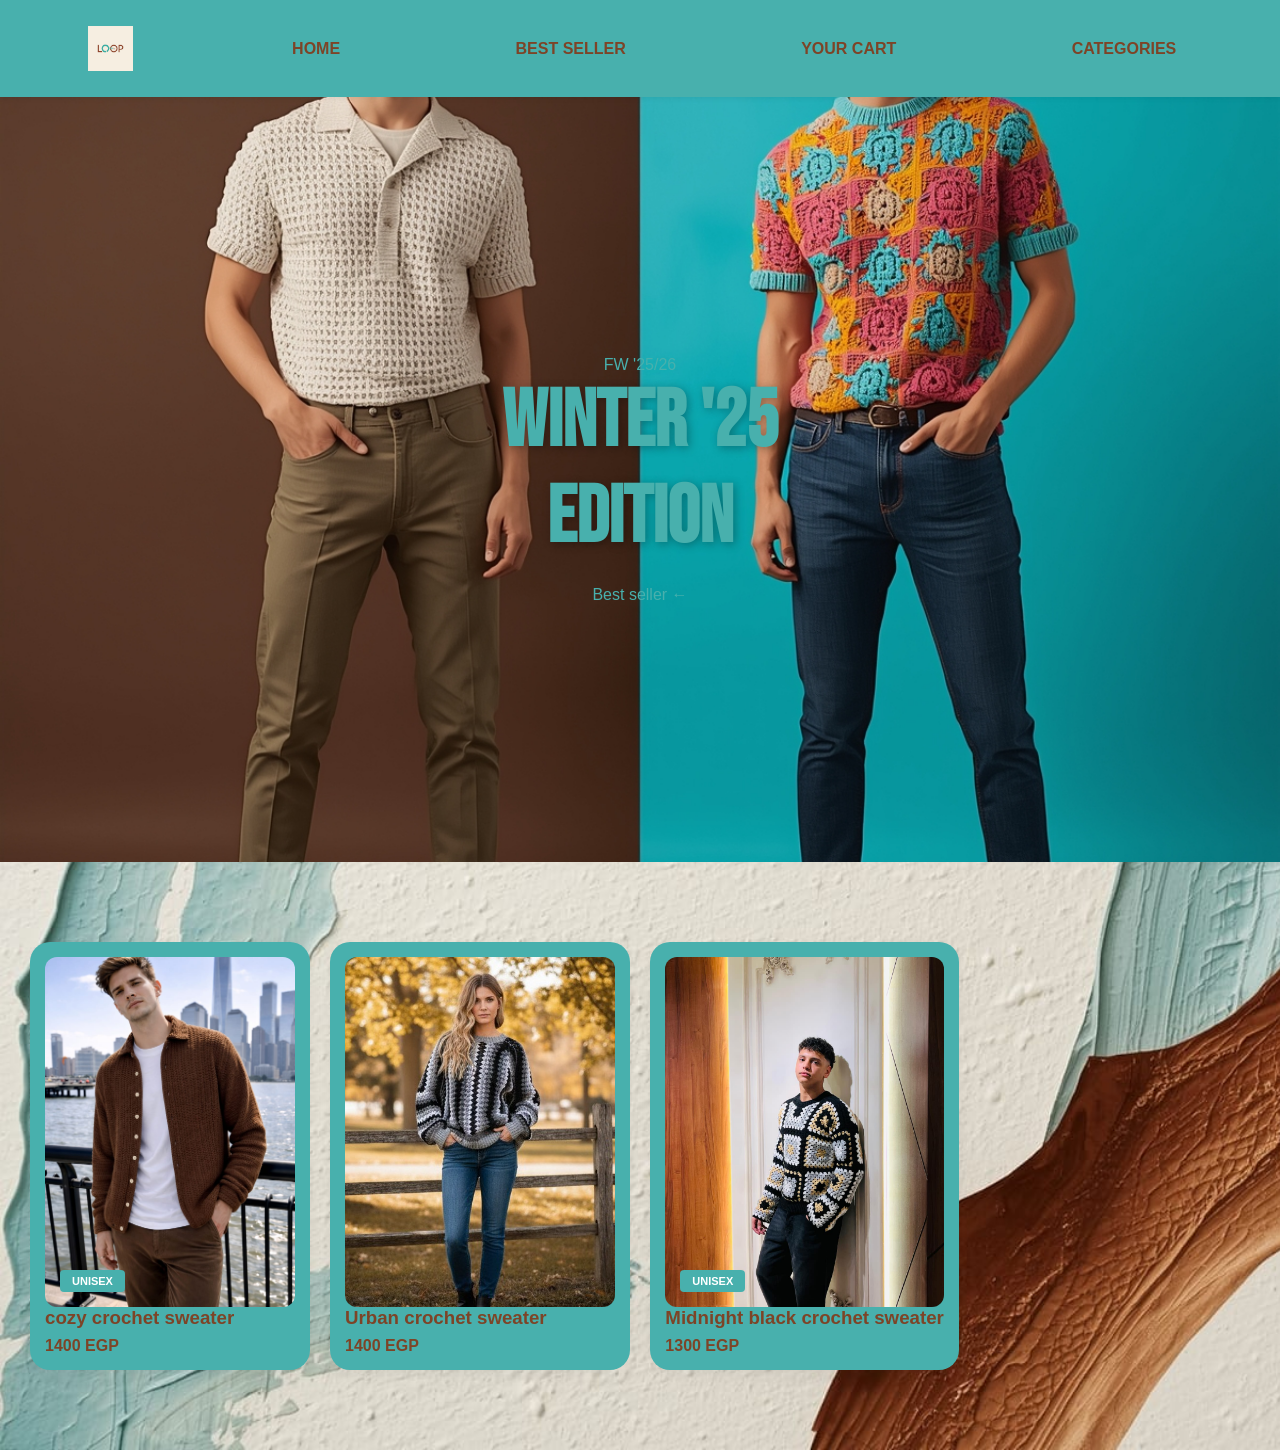
==== index.html @ 719d4f1d "Initial commit Created from https://vercel.com/new" ====
<!DOCTYPE html>
<html lang="en">

<head>
    <meta charset="UTF-8">
    <meta name="viewport" content="width=device-width, initial-scale=1.0">
    <title>LOOP Store</title>
    <link rel="stylesheet" href="main.css">
    <link rel="preconnect" href="https://fonts.googleapis.com">
    <link rel="preconnect" href="https://fonts.gstatic.com" crossorigin>
    <link href="https://fonts.googleapis.com/css2?family=Bebas+Neue&display=swap" rel="stylesheet">
    <meta name="viewport" content="width=device-width, initial-scale=1.0">
    <style>
        .product-link {
            text-decoration: none;
            color: inherit;
            display: block;
            transition: transform 0.3s ease;
        }

        .product-link:hover {
            transform: translateY(-5px);
        }
    </style>
</head>

<body>
    <nav>
        <ul>
            <li class="logo-item">
                <a href="index.html">
                    <img src="eeee5e561012-ee9d-4528-bac0-f3a2e20f7143.jpg" alt="LOOP Logo" class="main-logo">
                </a>
            </li>
            <li><a href="index.html">home</a></li>
            <li><a href="#">best seller</a></li>
            <li><a href="cart.html">your cart</a></li>
            <li><a href="#">categories</a></li>
        </ul>
    </nav>

    <section class="hero-banner">
        <div class="slider-container">
            <div class="slide active" style="background-image: url('77777e54da8de-0c50-4027-b748-55fc4add8546.jpg');">
            </div>
            <div class="slide" style="background-image: url(' 6c54449d-616b-4937-9008-f0950714ddb4.jpg');"></div>
            <div class="slide" style="background-image: url(' a1f52abb-f542-4b10-be96-8d0d8af37b43.jpg');"></div>
        </div>

        <div class="hero-content">
            <span class="season-tag">FW '25/26</span>
            <div class="hero-text">
                <h1>WINTER '25<br>EDITION</h1>
                <!-- <a href="shop.html" class="discover-btn"> -->
                Best seller <span>&larr;</span>
                </a>
            </div>

            <div class="slider-dots main-dots">
                <span class="dot active" onclick="currentSlide(0)"></span>
                <span class="dot" onclick="currentSlide(1)"></span>
                <span class="dot" onclick="currentSlide(2)"></span>
            </div>
        </div>
    </section>

    <section class="products-carousel-section">
        <!-- <div class="carousel-header">
            <h2 class="section-title">الأكثر مبيعاً</h2>
            <a href="#" class="view-all-link">عرض الكل</a>
        </div> -->

        <div class="products-wrapper" id="productsWrapper">
            <a href="deeetails.html" class="product-link">
                <div class="product-item">
                    <div class="img-box">
                        <img src="bbb.jpg" alt="Product">
                        <span class="unisex-tag">UNISEX</span>
                    </div>
                    <div class="product-details">
                        <h3>cozy crochet sweater</h3>
                        <p class="product-price">1400 EGP</p>
                    </div>
                </div>
            </a>
            <a href="deetails.html" class="product-link">
                <div class="product-item">
                    <div class="img-box">
                        <img src="Gemini_Generated_Image_s7l6i5s7l6i5s7l6~3.png" alt="Product">
                    </div>
                    <div class="product-details">
                        <h3>Urban crochet sweater</h3>
                        <p class="product-price">1400 EGP</p>
                    </div>
                </div>
            </a>
            <a href="details.html" class="product-link">
                <div class="product-item">
                    <div class="img-box">
                        <img src="IMG-20260208-WA0002.jpg" alt="Product">
                        <span class="unisex-tag">UNISEX</span>
                    </div>
                    <div class="product-details">
                        <h3>Midnight black crochet sweater</h3>
                        <p class="product-price">1300 EGP</p>
                    </div>
                </div>
            </a>
        </div>


        <div class="slider-dots product-dots">
            <span class="dot active"></span>
            <span class="dot"></span>
            <span class="dot"></span>
        </div>
    </section>

    <script src="main.js"></script>
</body>


</html>
---- main.css ----
/* الألوان الجديدة من وحي اللوجو */
:root {
    --logo-brown: #7D4427;
    /* البني الموجود في حروف LOOP */
    --logo-teal: #48B0AD;
    /* الأخضر المزرق (التركواز) الموجود في العقدة */
    --logo-bg: #F4F1E8;
    /* الكريمي الفاتح الموجود في خلفية اللوجو */
    --white: #48B0AD;
}

* {
    margin: 0;
    padding: 0;
    box-sizing: border-box;
}

body {
    background-color: var(--logo-bg);
    /* تغيير الخلفية للون الكريمي */
    font-family: Arial, Helvetica, sans-serif;
    text-align: center;
    color: var(--logo-brown);
    /* جعل النصوص الأساسية باللون البني */
}

/* القائمة العلوية */
nav {
    background-color: var(--white);
    padding: 0.5rem 1rem;
    position: sticky;
    top: 0;
    z-index: 1000;
    box-shadow: 0 2px 5px rgba(0, 0, 0, 0.05);
}

nav ul {
    list-style-type: none;
    display: flex;
    justify-content: space-around;
    align-items: center;
}

/* تنسيق اللوجو داخل المنيو */
.main-logo {
    height: 45px;
    /* حجم مناسب للوجو في المنيو */
    display: block;
}

nav ul li a {
    color: var(--logo-brown);
    text-decoration: none;
    padding: 0.5rem 1rem;
    font-weight: bold;
    text-transform: uppercase;
    transition: 0.3s;
}

nav ul li a:hover {
    color: var(--logo-teal);
}

/* البانر الرئيسي */
.hero-banner {
    position: relative;
    height: 85vh;
    overflow: hidden;
}

.slider-container,
.slide {
    position: absolute;
    top: 0;
    left: 0;
    width: 100%;
    height: 100%;
}

.slide {
    background-size: cover;
    background-position: center;
    opacity: 0;
    transition: opacity 1s ease-in-out;
}

.slide.active {
    opacity: 1;
}

.hero-content {
    position: relative;
    z-index: 5;
    top: 50%;
    transform: translateY(-50%);
    color: var(--white);
}

.hero-text h1 {
    font-family: 'Bebas Neue', sans-serif;
    font-size: 5rem;
    margin-bottom: 20px;
    text-shadow: 2px 2px 10px rgba(0, 0, 0, 0.3);
}

.discover-btn {
    background: var(--logo-brown);
    color: var(--white);
    padding: 15px 35px;
    text-decoration: none;
    font-weight: bold;
    border-radius: 50px;
    display: inline-block;
    transition: 0.3s;
}

.discover-btn:hover {
    background: var(--logo-teal);
}

/* قسم المنتجات */
.products-carousel-section {
    padding: 60px 20px;
    text-align: right;
}

.section-title {
    color: var(--logo-brown);
    font-size: 2rem;
}

.products-wrapper {
    display: flex;
    gap: 20px;
    overflow-x: auto;
    padding: 20px 10px;
    scrollbar-width: none;
}

.product-item {
    min-width: 280px;
    text-align: left;
    background: var(--white);
    padding: 15px;
    border-radius: 20px;
    box-shadow: 0 5px 15px rgba(0, 0, 0, 0.05);
}

.img-box {
    position: relative;
    height: 350px;
    border-radius: 12px;
    overflow: hidden;
}

.img-box img {
    width: 100%;
    height: 100%;
    object-fit: cover;
}

.unisex-tag {
    position: absolute;
    bottom: 15px;
    left: 15px;
    background: var(--logo-teal);
    /* لون التاج تركواز */
    color: white;
    padding: 5px 12px;
    font-size: 11px;
    border-radius: 4px;
    font-weight: bold;
}

.product-price {
    /* color: var(--logo-teal); */
    color: #7D4427;
    font-weight: bold;
    margin-top: 8px;
}

.product-details h3 {
    color: var(--logo-brown);
}

/* النقط */
.dot {
    width: 10px;
    height: 10px;
    background: #ccc;
    border-radius: 50%;
    cursor: pointer;
}

.dot.active {
    background: var(--logo-brown);
    width: 25px;
    border-radius: 10px;
}

.cart-status {
    position: fixed;
    bottom: 20px;
    right: 20px;
    background: var(--logo-brown);
    color: white;
    padding: 10px 20px;
    border-radius: 30px;
    font-weight: bold;
}

body {
    background-image: url(f05fd9a3-b823-465f-b6a6-37342a58e213.jpg);
    background-size: cover;

}
/* تنسيق الموبايل (للشاشات الأصغر من 768 بكسل) */
@media (max-width: 768px) {
    .products-wrapper {
        display: grid; /* تحويله من Flex إلى Grid */
        grid-template-columns: repeat(2, 1fr); /* عرض عنصرين في الصف الواحد */
        gap: 10px; /* تقليل المسافة بين العناصر لتناسب الشاشة */
        overflow-x: visible; /* إلغاء التمرير الأفقي */
        padding: 10px;
    }

    .product-item {
        min-width: unset; /* إلغاء الحد الأدنى للعرض ليتناسب مع الشبكة */
        padding: 10px;
    }

    .img-box {
        height: 200px; /* تقليل ارتفاع الصورة ليناسب عرض الموبايل */
    }

    .product-details h3 {
        font-size: 0.9rem; /* تصغير الخط قليلاً ليناسب المساحة */
    }

    /* إخفاء نقط التمرير الخاصة بالمنتجات في الموبايل لأننا لم نعد نستخدم السلايدر */
    .product-dots {
        display: none;
    }
}
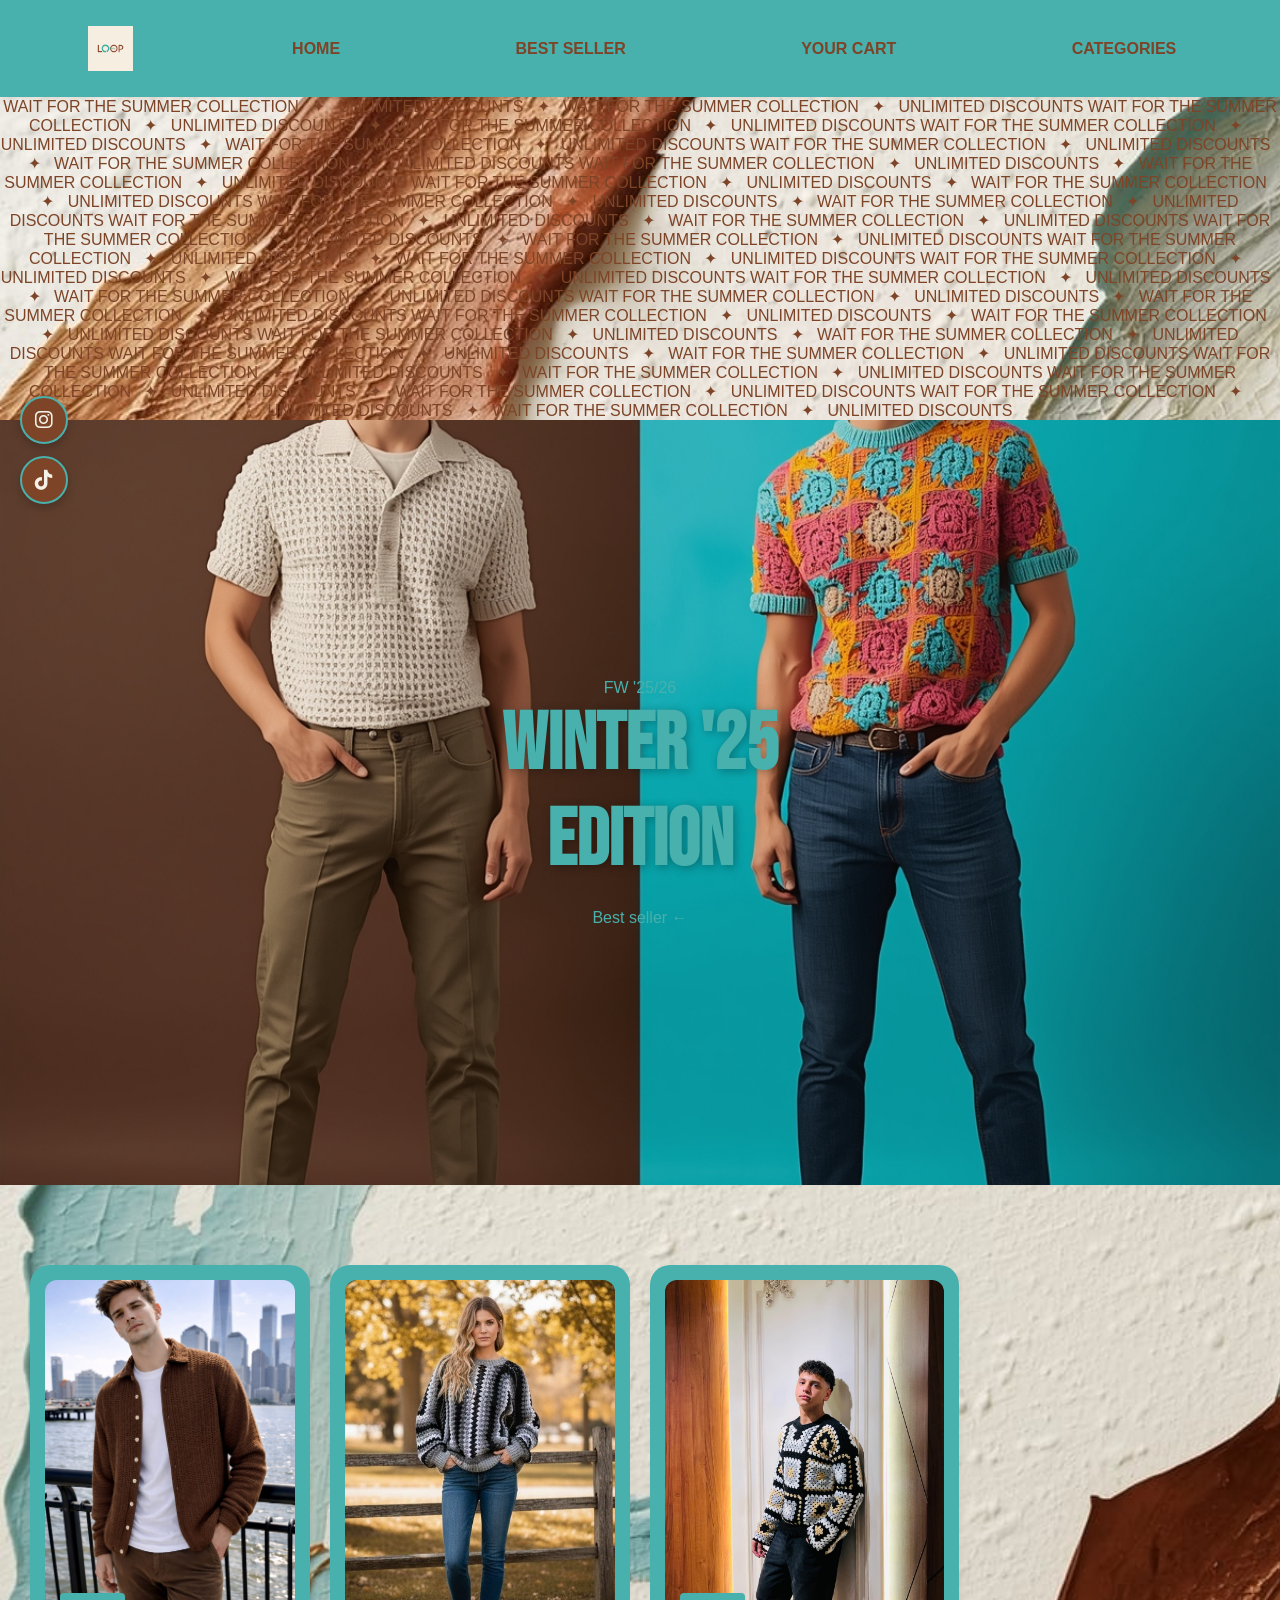
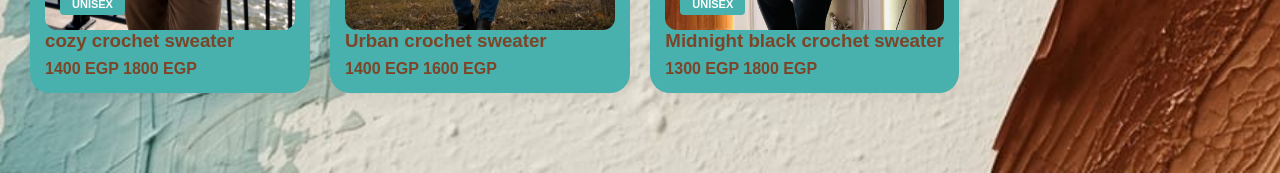
==== commit dbb7e0b5: "Update index.html" ====
--- a/index.html
+++ b/index.html
@@ -9,7 +9,8 @@
     <link rel="preconnect" href="https://fonts.googleapis.com">
     <link rel="preconnect" href="https://fonts.gstatic.com" crossorigin>
     <link href="https://fonts.googleapis.com/css2?family=Bebas+Neue&display=swap" rel="stylesheet">
-    <meta name="viewport" content="width=device-width, initial-scale=1.0">
+    <link rel="stylesheet" href="https://cdnjs.cloudflare.com/ajax/libs/font-awesome/6.0.0/css/all.min.css">
+
     <style>
         .product-link {
             text-decoration: none;
@@ -21,10 +22,73 @@
         .product-link:hover {
             transform: translateY(-5px);
         }
+
+        /* --- تنسيق أيقونات السوشيال ميديا الجانبية --- */
+        .social-sidebar {
+            position: fixed;
+            /* ثابتة أثناء السكرول */
+            left: 20px;
+            top: 50%;
+            transform: translateY(-50%);
+            display: flex;
+            flex-direction: column;
+            gap: 12px;
+            z-index: 1001;
+        }
+
+        .social-icon {
+            width: 48px;
+            height: 48px;
+            background-color: #7D4427;
+            /* اللون البني من ملف الـ CSS الخاص بك */
+            color: #F4F1E8;
+            /* اللون الكريمي للأيقونة */
+            border-radius: 50%;
+            display: flex;
+            align-items: center;
+            justify-content: center;
+            text-decoration: none;
+            font-size: 20px;
+            transition: all 0.3s ease;
+            border: 2px solid #48B0AD;
+            /* اللون التركواز من ملف الـ CSS */
+            box-shadow: 0 4px 10px rgba(0, 0, 0, 0.2);
+        }
+
+        .social-icon:hover {
+            background-color: #48B0AD;
+            /* يتحول للتركواز عند الماوس */
+            color: #7D4427;
+            /* تتحول الأيقونة للبني */
+            transform: scale(1.1) translateX(5px);
+            border-color: #7D4427;
+        }
+
+        @media (max-width: 768px) {
+            .social-sidebar {
+                left: 10px;
+            }
+
+            .social-icon {
+                width: 40px;
+                height: 40px;
+                font-size: 18px;
+            }
+        }
     </style>
 </head>
 
 <body>
+    <div class="social-sidebar">
+        <a href="https://www.instagram.com/loooop.eg?utm_source=qr&igsh=aGR4c3U1Z2hpM3Jh" target="_blank"
+            class="social-icon">
+            <i class="fab fa-instagram"></i>
+        </a>
+        <a href="https://www.tiktok.com/@loooop.eg?_r=1&_t=ZS-94O9xkbcthk" target="_blank" class="social-icon">
+            <i class="fab fa-tiktok"></i>
+        </a>
+    </div>
+
     <nav>
         <ul>
             <li class="logo-item">
@@ -38,7 +102,48 @@
             <li><a href="#">categories</a></li>
         </ul>
     </nav>
-
+    <div class="announcement-bar">
+        <div class="scrolling-text">
+            WAIT FOR THE SUMMER COLLECTION &nbsp; ✦ &nbsp; UNLIMITED DISCOUNTS &nbsp; ✦ &nbsp; WAIT FOR THE SUMMER
+            COLLECTION &nbsp; ✦ &nbsp; UNLIMITED DISCOUNTS WAIT FOR THE SUMMER COLLECTION &nbsp; ✦ &nbsp; UNLIMITED
+            DISCOUNTS &nbsp; ✦ &nbsp; WAIT FOR THE SUMMER
+            COLLECTION &nbsp; ✦ &nbsp; UNLIMITED DISCOUNTS WAIT FOR THE SUMMER COLLECTION &nbsp; ✦ &nbsp; UNLIMITED
+            DISCOUNTS &nbsp; ✦ &nbsp; WAIT FOR THE SUMMER
+            COLLECTION &nbsp; ✦ &nbsp; UNLIMITED DISCOUNTS WAIT FOR THE SUMMER COLLECTION &nbsp; ✦ &nbsp; UNLIMITED
+            DISCOUNTS &nbsp; ✦ &nbsp; WAIT FOR THE SUMMER
+            COLLECTION &nbsp; ✦ &nbsp; UNLIMITED DISCOUNTS WAIT FOR THE SUMMER COLLECTION &nbsp; ✦ &nbsp; UNLIMITED
+            DISCOUNTS &nbsp; ✦ &nbsp; WAIT FOR THE SUMMER
+            COLLECTION &nbsp; ✦ &nbsp; UNLIMITED DISCOUNTS WAIT FOR THE SUMMER COLLECTION &nbsp; ✦ &nbsp; UNLIMITED
+            DISCOUNTS &nbsp; ✦ &nbsp; WAIT FOR THE SUMMER
+            COLLECTION &nbsp; ✦ &nbsp; UNLIMITED DISCOUNTS WAIT FOR THE SUMMER COLLECTION &nbsp; ✦ &nbsp; UNLIMITED
+            DISCOUNTS &nbsp; ✦ &nbsp; WAIT FOR THE SUMMER
+            COLLECTION &nbsp; ✦ &nbsp; UNLIMITED DISCOUNTS WAIT FOR THE SUMMER COLLECTION &nbsp; ✦ &nbsp; UNLIMITED
+            DISCOUNTS &nbsp; ✦ &nbsp; WAIT FOR THE SUMMER
+            COLLECTION &nbsp; ✦ &nbsp; UNLIMITED DISCOUNTS WAIT FOR THE SUMMER COLLECTION &nbsp; ✦ &nbsp; UNLIMITED
+            DISCOUNTS &nbsp; ✦ &nbsp; WAIT FOR THE SUMMER
+            COLLECTION &nbsp; ✦ &nbsp; UNLIMITED DISCOUNTS WAIT FOR THE SUMMER COLLECTION &nbsp; ✦ &nbsp; UNLIMITED
+            DISCOUNTS &nbsp; ✦ &nbsp; WAIT FOR THE SUMMER
+            COLLECTION &nbsp; ✦ &nbsp; UNLIMITED DISCOUNTS WAIT FOR THE SUMMER COLLECTION &nbsp; ✦ &nbsp; UNLIMITED
+            DISCOUNTS &nbsp; ✦ &nbsp; WAIT FOR THE SUMMER
+            COLLECTION &nbsp; ✦ &nbsp; UNLIMITED DISCOUNTS WAIT FOR THE SUMMER COLLECTION &nbsp; ✦ &nbsp; UNLIMITED
+            DISCOUNTS &nbsp; ✦ &nbsp; WAIT FOR THE SUMMER
+            COLLECTION &nbsp; ✦ &nbsp; UNLIMITED DISCOUNTS WAIT FOR THE SUMMER COLLECTION &nbsp; ✦ &nbsp; UNLIMITED
+            DISCOUNTS &nbsp; ✦ &nbsp; WAIT FOR THE SUMMER
+            COLLECTION &nbsp; ✦ &nbsp; UNLIMITED DISCOUNTS WAIT FOR THE SUMMER COLLECTION &nbsp; ✦ &nbsp; UNLIMITED
+            DISCOUNTS &nbsp; ✦ &nbsp; WAIT FOR THE SUMMER
+            COLLECTION &nbsp; ✦ &nbsp; UNLIMITED DISCOUNTS WAIT FOR THE SUMMER COLLECTION &nbsp; ✦ &nbsp; UNLIMITED
+            DISCOUNTS &nbsp; ✦ &nbsp; WAIT FOR THE SUMMER
+            COLLECTION &nbsp; ✦ &nbsp; UNLIMITED DISCOUNTS WAIT FOR THE SUMMER COLLECTION &nbsp; ✦ &nbsp; UNLIMITED
+            DISCOUNTS &nbsp; ✦ &nbsp; WAIT FOR THE SUMMER
+            COLLECTION &nbsp; ✦ &nbsp; UNLIMITED DISCOUNTS WAIT FOR THE SUMMER COLLECTION &nbsp; ✦ &nbsp; UNLIMITED
+            DISCOUNTS &nbsp; ✦ &nbsp; WAIT FOR THE SUMMER
+            COLLECTION &nbsp; ✦ &nbsp; UNLIMITED DISCOUNTS WAIT FOR THE SUMMER COLLECTION &nbsp; ✦ &nbsp; UNLIMITED
+            DISCOUNTS &nbsp; ✦ &nbsp; WAIT FOR THE SUMMER
+            COLLECTION &nbsp; ✦ &nbsp; UNLIMITED DISCOUNTS WAIT FOR THE SUMMER COLLECTION &nbsp; ✦ &nbsp; UNLIMITED
+            DISCOUNTS &nbsp; ✦ &nbsp; WAIT FOR THE SUMMER
+            COLLECTION &nbsp; ✦ &nbsp; UNLIMITED DISCOUNTS
+        </div>
+    </div>
     <section class="hero-banner">
         <div class="slider-container">
             <div class="slide active" style="background-image: url('77777e54da8de-0c50-4027-b748-55fc4add8546.jpg');">
@@ -76,10 +181,13 @@
                     <div class="img-box">
                         <img src="bbb.jpg" alt="Product">
                         <span class="unisex-tag">UNISEX</span>
+                        <div class="hover-overlay">
+                            <button class="choose-btn">CHOOSE OPTIONS</button>
+                        </div>
                     </div>
                     <div class="product-details">
-                        <h3>cozy crochet sweater</h3>
-                        <p class="product-price">1400 EGP</p>
+                        <h3 class="transation">cozy crochet sweater</h3>
+                        <p class="product-price">1400 EGP <span class="discount">1800 EGP</span> </p>
                     </div>
                 </div>
             </a>
@@ -87,10 +195,13 @@
                 <div class="product-item">
                     <div class="img-box">
                         <img src="Gemini_Generated_Image_s7l6i5s7l6i5s7l6~3.png" alt="Product">
+                        <div class="hover-overlay">
+                            <button class="choose-btn">CHOOSE OPTIONS</button>
+                        </div>
                     </div>
                     <div class="product-details">
                         <h3>Urban crochet sweater</h3>
-                        <p class="product-price">1400 EGP</p>
+                        <p class="product-price">1400 EGP <span class="discount">1600 EGP</span></p>
                     </div>
                 </div>
             </a>
@@ -99,14 +210,18 @@
                     <div class="img-box">
                         <img src="IMG-20260208-WA0002.jpg" alt="Product">
                         <span class="unisex-tag">UNISEX</span>
+                        <div class="hover-overlay">
+                            <button class="choose-btn">CHOOSE OPTIONS</button>
+                        </div>
                     </div>
                     <div class="product-details">
                         <h3>Midnight black crochet sweater</h3>
-                        <p class="product-price">1300 EGP</p>
+                        <p class="product-price">1300 EGP <span class="discount">1800 EGP</span></p>
                     </div>
                 </div>
             </a>
         </div>
+
 
 
         <div class="slider-dots product-dots">
@@ -121,6 +236,3 @@
 
 
 </html>
-
-
-
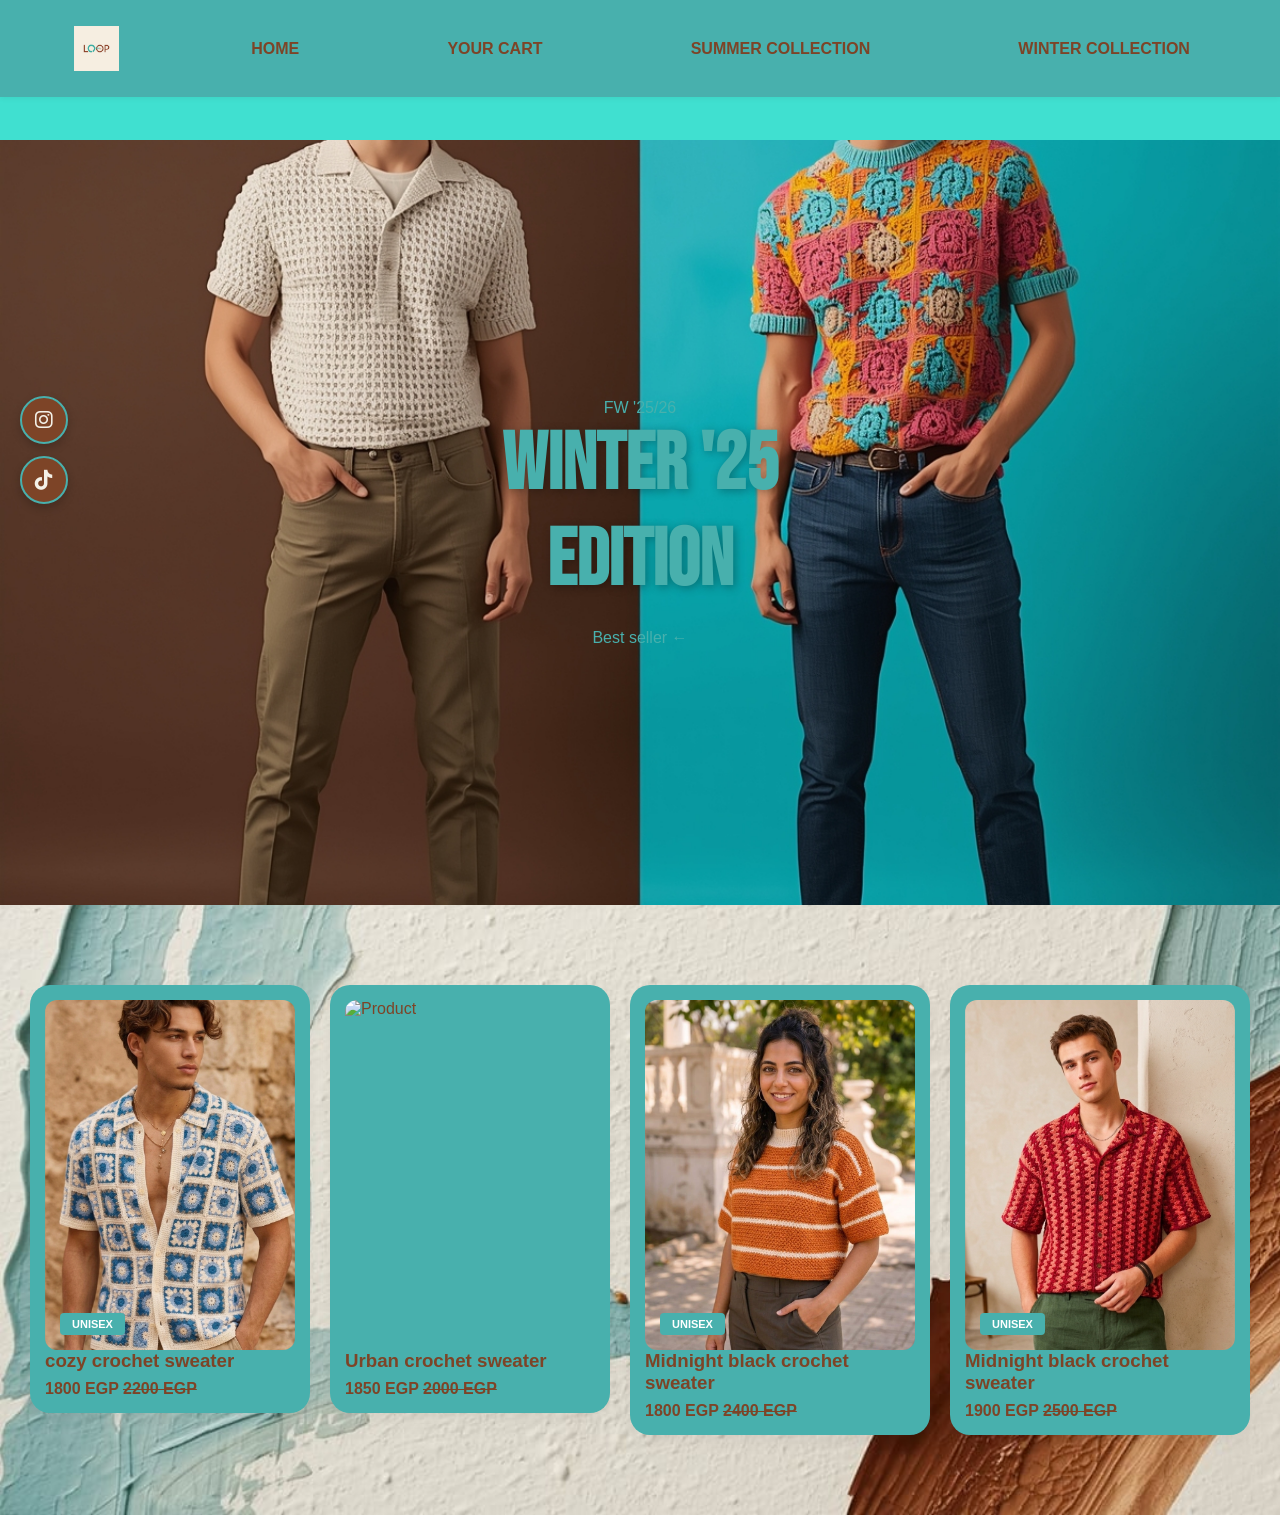
==== commit 70a67f0d: "Update index.html" ====
--- a/index.html
+++ b/index.html
@@ -88,7 +88,6 @@
             <i class="fab fa-tiktok"></i>
         </a>
     </div>
-
     <nav>
         <ul>
             <li class="logo-item">
@@ -97,9 +96,9 @@
                 </a>
             </li>
             <li><a href="index.html">home</a></li>
-            <li><a href="#">best seller</a></li>
             <li><a href="cart.html">your cart</a></li>
-            <li><a href="#">categories</a></li>
+            <li><a href="summer.html">Summer Collection</a></li>
+            <li><a href="winter.html">Winter Collection</a></li>
         </ul>
     </nav>
     <div class="announcement-bar">
@@ -176,10 +175,10 @@
         </div> -->
 
         <div class="products-wrapper" id="productsWrapper">
-            <a href="deeetails.html" class="product-link">
-                <div class="product-item">
-                    <div class="img-box">
-                        <img src="bbb.jpg" alt="Product">
+            <a href="summer1.html" class="product-link">
+                <div class="product-item">
+                    <div class="img-box">
+                        <img src="Gemini_Generated_Image_39h1sl39h1sl39h1.png" alt="Product">
                         <span class="unisex-tag">UNISEX</span>
                         <div class="hover-overlay">
                             <button class="choose-btn">CHOOSE OPTIONS</button>
@@ -187,28 +186,28 @@
                     </div>
                     <div class="product-details">
                         <h3 class="transation">cozy crochet sweater</h3>
-                        <p class="product-price">1400 EGP <span class="discount">1800 EGP</span> </p>
-                    </div>
-                </div>
-            </a>
-            <a href="deetails.html" class="product-link">
-                <div class="product-item">
-                    <div class="img-box">
-                        <img src="Gemini_Generated_Image_s7l6i5s7l6i5s7l6~3.png" alt="Product">
+                        <p class="product-price">1800 EGP <span class="discount">2200 EGP</span> </p>
+                    </div>
+                </div>
+            </a>
+            <a href="summer2.html" class="product-link">
+                <div class="product-item">
+                    <div class="img-box">
+                        <img src="Gemini_Generated_Image_94l4j194l4j194l4 (1).png" alt="Product">
                         <div class="hover-overlay">
                             <button class="choose-btn">CHOOSE OPTIONS</button>
                         </div>
                     </div>
                     <div class="product-details">
                         <h3>Urban crochet sweater</h3>
-                        <p class="product-price">1400 EGP <span class="discount">1600 EGP</span></p>
-                    </div>
-                </div>
-            </a>
-            <a href="details.html" class="product-link">
-                <div class="product-item">
-                    <div class="img-box">
-                        <img src="IMG-20260208-WA0002.jpg" alt="Product">
+                        <p class="product-price">1850 EGP <span class="discount">2000 EGP</span></p>
+                    </div>
+                </div>
+            </a>
+            <a href="summer3.html" class="product-link">
+                <div class="product-item">
+                    <div class="img-box">
+                        <img src="cf5172fc-260d-40f3-b763-3fca0aa46812.jpg" alt="Product">
                         <span class="unisex-tag">UNISEX</span>
                         <div class="hover-overlay">
                             <button class="choose-btn">CHOOSE OPTIONS</button>
@@ -216,7 +215,22 @@
                     </div>
                     <div class="product-details">
                         <h3>Midnight black crochet sweater</h3>
-                        <p class="product-price">1300 EGP <span class="discount">1800 EGP</span></p>
+                        <p class="product-price">1800 EGP <span class="discount">2400 EGP</span></p>
+                    </div>
+                </div>
+            </a>
+            <a href="summer4.html" class="product-link">
+                <div class="product-item">
+                    <div class="img-box">
+                        <img src="Gemini_Generated_Image_n9czjfn9czjfn9cz.png" alt="Product">
+                        <span class="unisex-tag">UNISEX</span>
+                        <div class="hover-overlay">
+                            <button class="choose-btn">CHOOSE OPTIONS</button>
+                        </div>
+                    </div>
+                    <div class="product-details">
+                        <h3>Midnight black crochet sweater</h3>
+                        <p class="product-price">1900 EGP <span class="discount">2500 EGP</span></p>
                     </div>
                 </div>
             </a>
--- a/main.css
+++ b/main.css
@@ -179,6 +179,12 @@
     margin-top: 8px;
 }
 
+.discount {
+    text-decoration: line-through;
+    color: #7D4427;
+    /* اختياري: لجعل اللون باهت قليلاً */
+}
+
 .product-details h3 {
     color: var(--logo-brown);
 }
@@ -214,27 +220,35 @@
     background-size: cover;
 
 }
+
 /* تنسيق الموبايل (للشاشات الأصغر من 768 بكسل) */
 @media (max-width: 768px) {
     .products-wrapper {
-        display: grid; /* تحويله من Flex إلى Grid */
-        grid-template-columns: repeat(2, 1fr); /* عرض عنصرين في الصف الواحد */
-        gap: 10px; /* تقليل المسافة بين العناصر لتناسب الشاشة */
-        overflow-x: visible; /* إلغاء التمرير الأفقي */
+        display: grid;
+        /* تحويله من Flex إلى Grid */
+        grid-template-columns: repeat(2, 1fr);
+        /* عرض عنصرين في الصف الواحد */
+        gap: 10px;
+        /* تقليل المسافة بين العناصر لتناسب الشاشة */
+        overflow-x: visible;
+        /* إلغاء التمرير الأفقي */
         padding: 10px;
     }
 
     .product-item {
-        min-width: unset; /* إلغاء الحد الأدنى للعرض ليتناسب مع الشبكة */
+        min-width: unset;
+        /* إلغاء الحد الأدنى للعرض ليتناسب مع الشبكة */
         padding: 10px;
     }
 
     .img-box {
-        height: 200px; /* تقليل ارتفاع الصورة ليناسب عرض الموبايل */
+        height: 200px;
+        /* تقليل ارتفاع الصورة ليناسب عرض الموبايل */
     }
 
     .product-details h3 {
-        font-size: 0.9rem; /* تصغير الخط قليلاً ليناسب المساحة */
+        font-size: 0.9rem;
+        /* تصغير الخط قليلاً ليناسب المساحة */
     }
 
     /* إخفاء نقط التمرير الخاصة بالمنتجات في الموبايل لأننا لم نعد نستخدم السلايدر */
@@ -242,3 +256,129 @@
         display: none;
     }
 }
+
+/* تصميم الشريط نفسه (الخلفية والأبعاد) */
+.announcement-bar {
+    background-color: turquoise;
+    /* اللون التركواز */
+    color: #000000;
+    /* لون النص أسود ليناسب التركواز */
+    padding: 12px 0;
+    /* مساحة فارغة أعلى وأسفل النص */
+    overflow: hidden;
+    /* لإخفاء النص عندما يخرج عن حدود الشاشة */
+    white-space: nowrap;
+    /* لمنع النص من النزول لسطر جديد */
+    width: 100%;
+    /* عرض الشريط 100% من الشاشة */
+    font-family: Arial, sans-serif;
+    /* نوع الخط */
+    font-weight: bold;
+    /* خط عريض */
+    font-size: 16px;
+    /* حجم الخط */
+    position: relative;
+}
+
+/* إعدادات حركة النص */
+.scrolling-text {
+    display: inline-block;
+    padding-left: 100%;
+    /* يبدأ النص من خارج الشاشة على اليمين */
+    animation: scroll-left 100s linear infinite;
+    /* 15s هي سرعة الحركة، يمكنك تقليلها لتسريع النص أو زيادتها لإبطائه */
+}
+
+/* كود الحركة من اليمين لليسار */
+@keyframes scroll-left {
+    0% {
+        transform: translateX(0);
+    }
+
+    100% {
+        transform: translateX(-100%);
+    }
+}
+
+/* ===== Product Hover Animation ===== */
+
+.product-item {
+    transition: transform 0.4s ease, box-shadow 0.4s ease;
+}
+
+.product-item:hover {
+    transform: translateY(-10px);
+    box-shadow: 0 15px 30px rgba(0, 0, 0, 0.15);
+}
+
+/* تأثير الصورة */
+.img-box img {
+    transition: transform 0.6s ease, filter 0.6s ease;
+}
+
+.product-item:hover .img-box img {
+    transform: scale(1.08);
+    filter: brightness(85%);
+}
+
+/* الاوفرلاي */
+.hover-overlay {
+    position: absolute;
+    bottom: -100%;
+    left: 0;
+    width: 100%;
+    display: flex;
+    justify-content: center;
+    transition: bottom 0.4s ease;
+}
+
+.product-item:hover .hover-overlay {
+    bottom: 20px;
+}
+
+/* الزر */
+.choose-btn {
+    background: #48B0AD;
+    /* أخضر فوسفوري قريب من الصورة اللي بعتّها */
+    border: none;
+    padding: 14px 25px;
+    font-weight: bold;
+    letter-spacing: 2px;
+    cursor: pointer;
+    border-radius: 6px;
+    transition: 0.3s ease;
+}
+
+.choose-btn:hover {
+    background: var(--logo-teal);
+    color: white;
+}
+
+/* تجهيز الأنيميشن */
+.product-details h3,
+.product-price {
+    transition:
+        transform 0.4s ease,
+        opacity 0.4s ease,
+        color 0.3s ease;
+}
+
+/* نخليهم في وضع طبيعي */
+.product-details h3 {
+    transform: translateY(0);
+}
+
+.product-price {
+    transform: translateY(0);
+}
+
+/* عند الـ Hover على الكارت */
+.product-item:hover .product-details h3 {
+    transform: translateY(-3px);
+    color: var(--logo-teal);
+}
+
+.product-item:hover .product-price {
+    transform: translateY(-3px);
+    opacity: 0.8;
+}
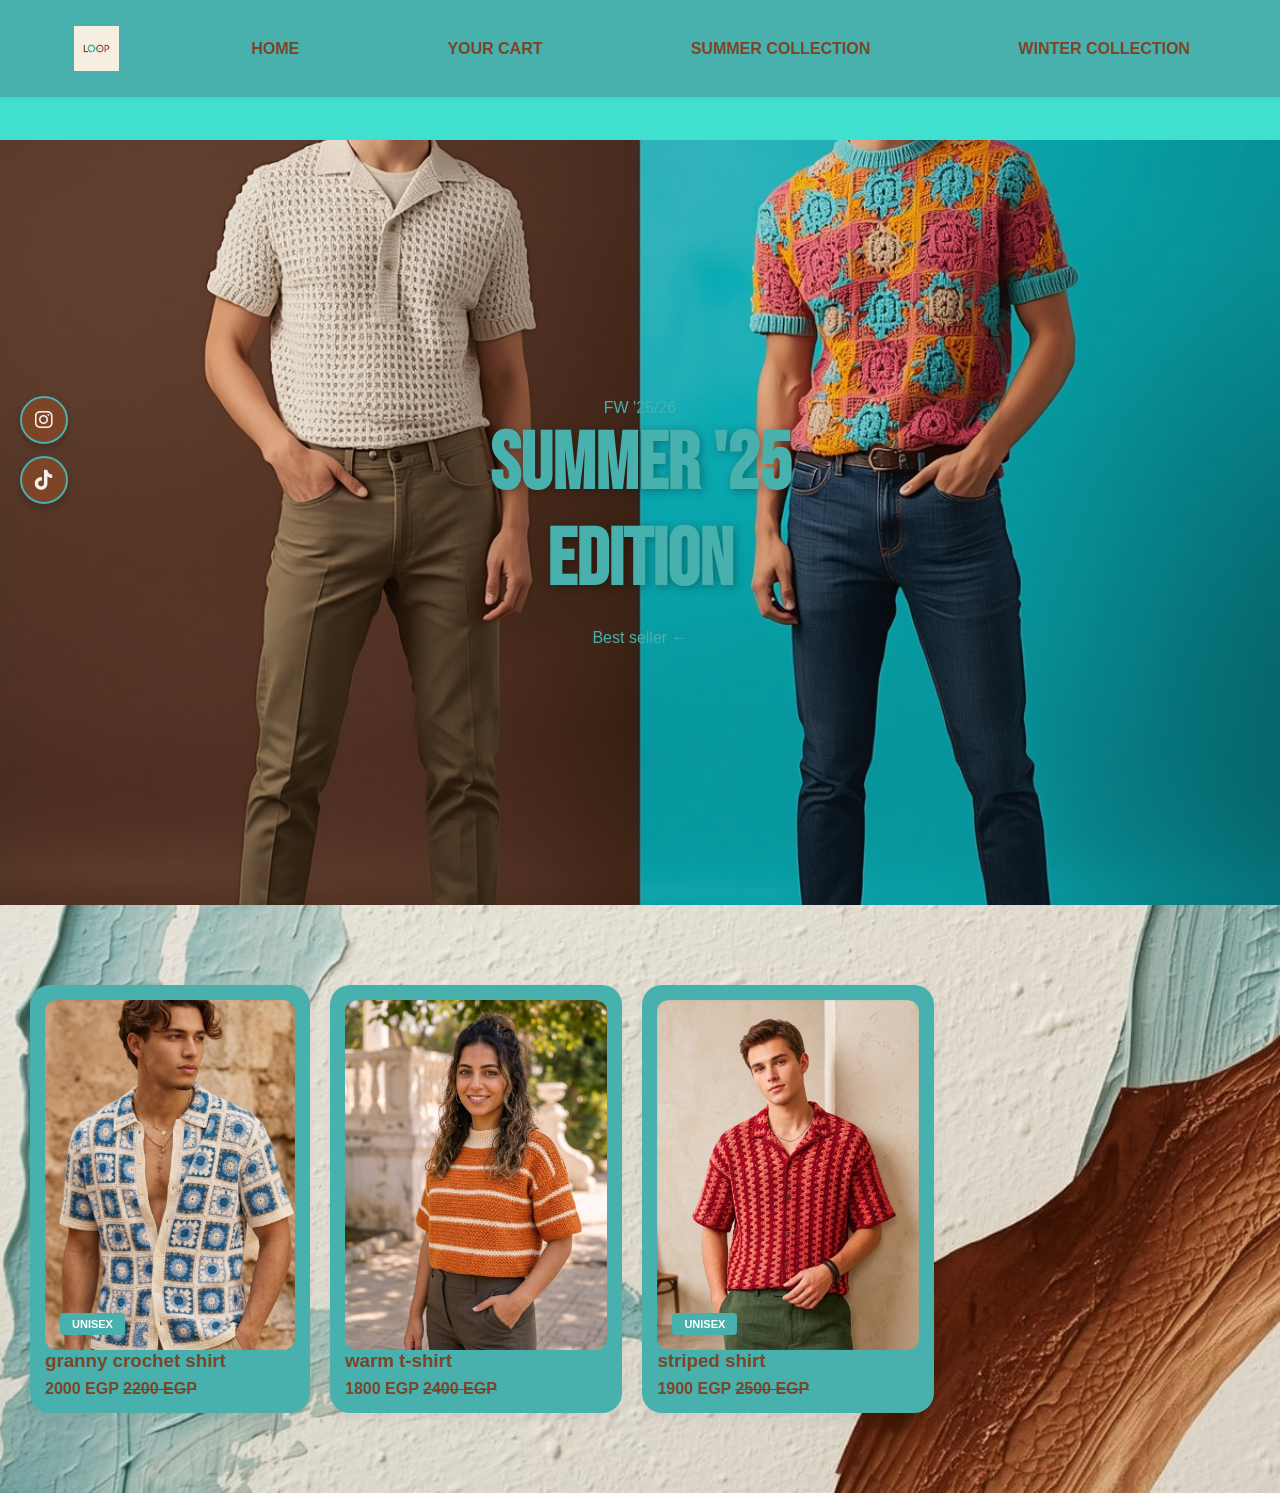
==== commit 63f61c93: "Update index.html" ====
--- a/index.html
+++ b/index.html
@@ -154,7 +154,7 @@
         <div class="hero-content">
             <span class="season-tag">FW '25/26</span>
             <div class="hero-text">
-                <h1>WINTER '25<br>EDITION</h1>
+                <h1>SUMMER '25<br>EDITION</h1>
                 <!-- <a href="shop.html" class="discover-btn"> -->
                 Best seller <span>&larr;</span>
                 </a>
@@ -185,11 +185,11 @@
                         </div>
                     </div>
                     <div class="product-details">
-                        <h3 class="transation">cozy crochet sweater</h3>
-                        <p class="product-price">1800 EGP <span class="discount">2200 EGP</span> </p>
-                    </div>
-                </div>
-            </a>
+                        <h3 class="transation">granny crochet shirt</h3>
+                        <p class="product-price">2000 EGP <span class="discount">2200 EGP</span> </p>
+                    </div>
+                </div>
+            <!-- </a>
             <a href="summer2.html" class="product-link">
                 <div class="product-item">
                     <div class="img-box">
@@ -203,18 +203,18 @@
                         <p class="product-price">1850 EGP <span class="discount">2000 EGP</span></p>
                     </div>
                 </div>
-            </a>
+            </a> -->
             <a href="summer3.html" class="product-link">
                 <div class="product-item">
                     <div class="img-box">
                         <img src="cf5172fc-260d-40f3-b763-3fca0aa46812.jpg" alt="Product">
-                        <span class="unisex-tag">UNISEX</span>
-                        <div class="hover-overlay">
-                            <button class="choose-btn">CHOOSE OPTIONS</button>
-                        </div>
-                    </div>
-                    <div class="product-details">
-                        <h3>Midnight black crochet sweater</h3>
+                        <!-- <span class="unisex-tag">UNISEX</span> -->
+                        <div class="hover-overlay">
+                            <button class="choose-btn">CHOOSE OPTIONS</button>
+                        </div>
+                    </div>
+                    <div class="product-details">
+                        <h3>warm t-shirt</h3>
                         <p class="product-price">1800 EGP <span class="discount">2400 EGP</span></p>
                     </div>
                 </div>
@@ -229,7 +229,7 @@
                         </div>
                     </div>
                     <div class="product-details">
-                        <h3>Midnight black crochet sweater</h3>
+                        <h3>striped shirt</h3>
                         <p class="product-price">1900 EGP <span class="discount">2500 EGP</span></p>
                     </div>
                 </div>
